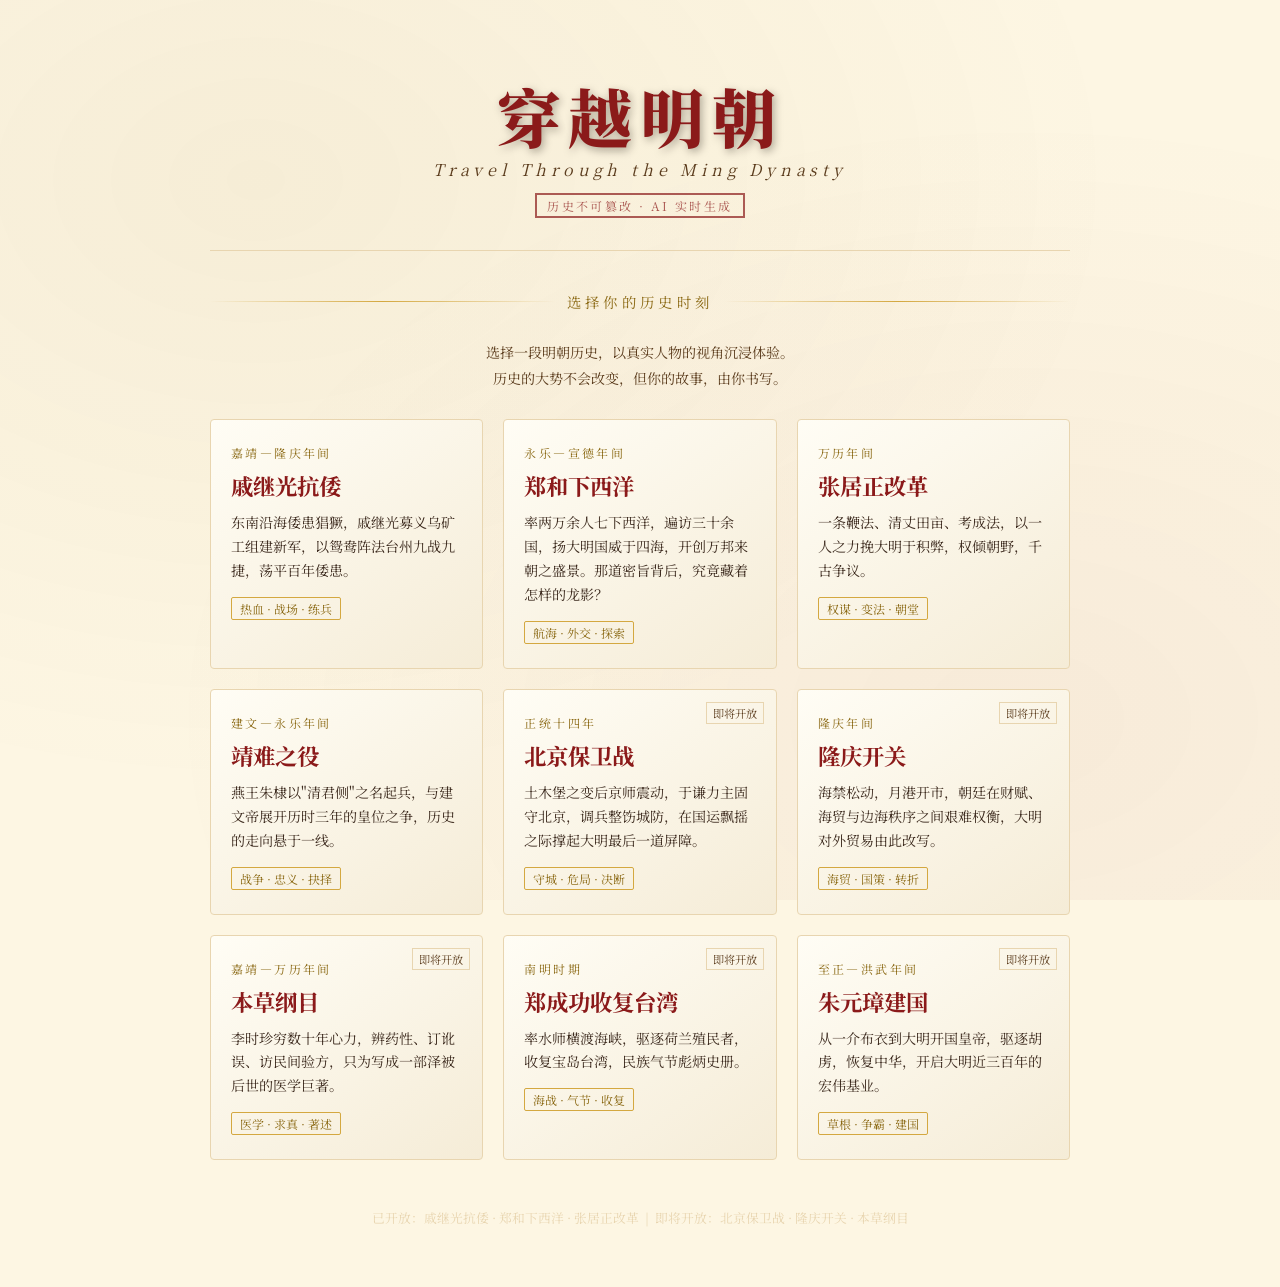
==== index.html @ 3febc535 "feat: 增强游戏互动体验，添加得分变化提示与后果详细渲染，并新增靖难之役数据" ====
<!DOCTYPE html>
<html lang="zh-CN">
<head>
  <meta charset="UTF-8">
  <meta name="viewport" content="width=device-width, initial-scale=1.0">
  <title>穿越明朝</title>
  <link rel="preconnect" href="https://fonts.googleapis.com">
  <link href="https://fonts.googleapis.com/css2?family=Noto+Serif+SC:wght@400;700;900&display=swap" rel="stylesheet">
  <link rel="stylesheet" href="css/style.css">
</head>
<body>
  <div class="page-wrap">
    <header class="site-header">
      <div class="game-title">穿越明朝</div>
      <div class="game-subtitle">Travel Through the Ming Dynasty</div>
      <div class="seal">历史不可篡改 · AI 实时生成</div>
    </header>

    <div class="divider">选择你的历史时刻</div>

    <p style="font-size:0.88rem; color:var(--brown); text-align:center; margin-bottom:28px; line-height:1.8;">
      选择一段明朝历史，以真实人物的视角沉浸体验。<br>
      历史的大势不会改变，但你的故事，由你书写。
    </p>

    <div class="event-grid" id="event-grid">
      <!-- 卡片由 JS 动态渲染 -->
    </div>

    <div style="text-align:center; margin-top:48px; font-size:0.8rem; color:var(--cream-dark);">
      已开放：戚继光抗倭 · 郑和下西洋 · 张居正改革 &nbsp;|&nbsp; 即将开放：北京保卫战 · 隆庆开关 · 本草纲目
    </div>
  </div>

  <script>
    const events = [
      {
        id: 'anti-wako',
        title: '戚继光抗倭',
        period: '嘉靖—隆庆年间',
        desc: '东南沿海倭患猖獗，戚继光募义乌矿工组建新军，以鸳鸯阵法台州九战九捷，荡平百年倭患。',
        tag: '热血 · 战场 · 练兵',
        available: true
      },
      {
        id: 'zheng-he',
        title: '郑和下西洋',
        period: '永乐—宣德年间',
        desc: '率两万余人七下西洋，遍访三十余国，扬大明国威于四海，开创万邦来朝之盛景。那道密旨背后，究竟藏着怎样的龙影？',
        tag: '航海 · 外交 · 探索',
        available: true
      },
      {
        id: 'zhang-juzheng',
        title: '张居正改革',
        period: '万历年间',
        desc: '一条鞭法、清丈田亩、考成法，以一人之力挽大明于积弊，权倾朝野，千古争议。',
        tag: '权谋 · 变法 · 朝堂',
        available: true
      },
      {
        id: 'beijing-defense',
        title: '北京保卫战',
        period: '正统十四年',
        desc: '土木堡之变后京师震动，于谦力主固守北京，调兵整饬城防，在国运飘摇之际撑起大明最后一道屏障。',
        tag: '守城 · 危局 · 决断',
        available: false
      },
      {
        id: 'longqing-opening',
        title: '隆庆开关',
        period: '隆庆年间',
        desc: '海禁松动，月港开市，朝廷在财赋、海贸与边海秩序之间艰难权衡，大明对外贸易由此改写。',
        tag: '海贸 · 国策 · 转折',
        available: false
      },
      {
        id: 'compendium-of-materia-medica',
        title: '本草纲目',
        period: '嘉靖—万历年间',
        desc: '李时珍穷数十年心力，辨药性、订讹误、访民间验方，只为写成一部泽被后世的医学巨著。',
        tag: '医学 · 求真 · 著述',
        available: false
      },
      {
        id: 'jingnan',
        title: '靖难之役',
        period: '建文—永乐年间',
        desc: '燕王朱棣以"清君侧"之名起兵，与建文帝展开历时三年的皇位之争，历史的走向悬于一线。',
        tag: '战争 · 忠义 · 抉择',
        available: true
      },
      {
        id: 'zheng-chenggong',
        title: '郑成功收复台湾',
        period: '南明时期',
        desc: '率水师横渡海峡，驱逐荷兰殖民者，收复宝岛台湾，民族气节彪炳史册。',
        tag: '海战 · 气节 · 收复',
        available: false
      },
      {
        id: 'founding',
        title: '朱元璋建国',
        period: '至正—洪武年间',
        desc: '从一介布衣到大明开国皇帝，驱逐胡虏，恢复中华，开启大明近三百年的宏伟基业。',
        tag: '草根 · 争霸 · 建国',
        available: false
      }
    ];

    const grid = document.getElementById('event-grid');
    events.sort((a, b) => Number(b.available) - Number(a.available));
    events.forEach(ev => {
      const card = document.createElement('div');
      card.className = 'event-card fade-in' + (ev.available ? '' : ' locked');
      card.innerHTML = `
        <div class="ec-period">${ev.period}</div>
        <div class="ec-title">${ev.title}</div>
        <div class="ec-desc">${ev.desc}</div>
        <div class="ec-tag">${ev.tag}</div>
      `;
      if (ev.available) {
        card.addEventListener('click', () => {
          sessionStorage.setItem('selected_event', ev.id);
          window.location.href = 'role.html';
        });
      }
      grid.appendChild(card);
    });
  </script>
</body>
</html>
---- css/style.css ----
/* ── 全局重置与基础变量 ─────────────────────── */
:root {
  --red:       #8B1A1A;
  --red-light: #C0392B;
  --gold:      #8B6914;
  --gold-light:#D4A840;
  --brown:     #5C3D1E;
  --cream:     #F5ECD7;
  --cream-dark:#E8D5B0;
  --ink:       #1a1008;
  --ink-light: #3D2B1F;
  --paper:     #FDF6E3;
  --shadow:    rgba(26,16,8,0.35);
  --font-main: 'Noto Serif SC', 'SimSun', serif;
}

*, *::before, *::after { box-sizing: border-box; margin: 0; padding: 0; }

html { font-size: 16px; scroll-behavior: smooth; }

body {
  font-family: var(--font-main);
  background: var(--paper);
  color: var(--ink);
  min-height: 100vh;
  overflow-x: hidden;
}

/* ── 背景纹理 ─────────────────────────────── */
body::before {
  content: '';
  position: fixed; inset: 0;
  background-image:
    radial-gradient(ellipse at 20% 20%, rgba(139,105,20,0.06) 0%, transparent 60%),
    radial-gradient(ellipse at 80% 80%, rgba(139,26,26,0.05) 0%, transparent 60%);
  pointer-events: none;
  z-index: 0;
}

/* ── 通用容器 ─────────────────────────────── */
.page-wrap {
  position: relative;
  z-index: 1;
  max-width: 900px;
  margin: 0 auto;
  padding: 32px 20px 60px;
}

/* ── 顶部标题栏 ───────────────────────────── */
.site-header {
  text-align: center;
  padding: 48px 20px 32px;
  border-bottom: 1px solid var(--cream-dark);
  margin-bottom: 40px;
}
.site-header .game-title {
  font-size: clamp(2.2rem, 6vw, 4rem);
  font-weight: 900;
  color: var(--red);
  letter-spacing: 0.12em;
  text-shadow: 2px 3px 8px var(--shadow);
  line-height: 1.1;
}
.site-header .game-subtitle {
  font-size: 1rem;
  color: var(--brown);
  margin-top: 8px;
  letter-spacing: 0.3em;
  font-style: italic;
}
.site-header .seal {
  display: inline-block;
  border: 2px solid var(--red);
  color: var(--red);
  font-size: 0.75rem;
  padding: 2px 10px;
  letter-spacing: 0.2em;
  margin-top: 12px;
  opacity: 0.7;
}

/* ── 分割线 ───────────────────────────────── */
.divider {
  display: flex;
  align-items: center;
  gap: 12px;
  margin: 28px 0;
  color: var(--gold);
  font-size: 0.9rem;
  letter-spacing: 0.3em;
}
.divider::before, .divider::after {
  content: '';
  flex: 1;
  height: 1px;
  background: linear-gradient(to right, transparent, var(--gold-light), transparent);
}

/* ── 锚点选择卡片（index.html）──────────────── */
.event-grid {
  display: grid;
  grid-template-columns: repeat(auto-fill, minmax(260px, 1fr));
  gap: 20px;
  margin-top: 24px;
}
.event-card {
  background: linear-gradient(145deg, #fffdf5, var(--cream));
  border: 1px solid var(--cream-dark);
  border-radius: 4px;
  padding: 24px 20px;
  cursor: pointer;
  transition: transform 0.2s, box-shadow 0.2s, border-color 0.2s;
  position: relative;
  overflow: hidden;
}
.event-card::before {
  content: '';
  position: absolute;
  top: 0; left: 0;
  width: 4px; height: 100%;
  background: var(--red);
  transform: scaleY(0);
  transform-origin: bottom;
  transition: transform 0.25s;
}
.event-card:hover {
  transform: translateY(-3px);
  box-shadow: 0 8px 24px var(--shadow);
  border-color: var(--gold-light);
}
.event-card:hover::before { transform: scaleY(1); }
.event-card .ec-period {
  font-size: 0.75rem;
  color: var(--gold);
  letter-spacing: 0.2em;
  margin-bottom: 8px;
}
.event-card .ec-title {
  font-size: 1.4rem;
  font-weight: 700;
  color: var(--red);
  margin-bottom: 10px;
}
.event-card .ec-desc {
  font-size: 0.88rem;
  color: var(--ink-light);
  line-height: 1.7;
}
.event-card .ec-tag {
  display: inline-block;
  margin-top: 14px;
  font-size: 0.75rem;
  color: var(--gold);
  border: 1px solid var(--gold-light);
  padding: 2px 8px;
  border-radius: 2px;
}
.event-card.locked {
  opacity: 0.45;
  cursor: not-allowed;
  pointer-events: none;
}
.event-card.locked::after {
  content: '即将开放';
  position: absolute;
  top: 12px; right: 12px;
  font-size: 0.7rem;
  color: var(--brown);
  border: 1px solid var(--cream-dark);
  padding: 2px 6px;
}

/* ── 角色选择（role.html）───────────────────── */
.back-btn {
  display: inline-flex;
  align-items: center;
  gap: 6px;
  font-size: 0.85rem;
  color: var(--brown);
  cursor: pointer;
  margin-bottom: 28px;
  transition: color 0.2s;
  text-decoration: none;
  border: none; background: none;
  font-family: var(--font-main);
}
.back-btn:hover { color: var(--red); }

.event-banner {
  background: linear-gradient(135deg, var(--red) 0%, #6B0F0F 100%);
  border-radius: 4px;
  padding: 28px 32px;
  color: white;
  margin-bottom: 32px;
}
.event-banner h2 { font-size: 1.8rem; letter-spacing: 0.1em; }
.event-banner p { font-size: 0.9rem; opacity: 0.85; margin-top: 8px; line-height: 1.7; }
.event-banner .period-tag {
  display: inline-block;
  background: rgba(255,255,255,0.18);
  font-size: 0.75rem;
  padding: 2px 10px;
  letter-spacing: 0.15em;
  margin-bottom: 12px;
  border-radius: 2px;
}

.role-grid {
  display: grid;
  grid-template-columns: repeat(4, minmax(0, 1fr));
  gap: 18px;
}
.role-grid[data-role-count="2"] {
  grid-template-columns: repeat(2, minmax(0, 1fr));
}
.role-grid[data-role-count="3"] {
  grid-template-columns: repeat(3, minmax(0, 1fr));
}
.role-grid[data-role-count="4"] {
  grid-template-columns: repeat(4, minmax(0, 1fr));
}
@media (max-width: 1100px) {
  .role-grid,
  .role-grid[data-role-count="2"],
  .role-grid[data-role-count="3"],
  .role-grid[data-role-count="4"] {
    grid-template-columns: repeat(2, minmax(0, 1fr));
  }
}
@media (max-width: 640px) {
  .role-grid,
  .role-grid[data-role-count="2"],
  .role-grid[data-role-count="3"],
  .role-grid[data-role-count="4"] {
    grid-template-columns: 1fr;
  }
}
.role-card {
  background: var(--paper);
  border: 1px solid var(--cream-dark);
  border-radius: 4px;
  padding: 22px 18px;
  cursor: pointer;
  transition: all 0.22s;
  position: relative;
}
.role-card:hover {
  border-color: var(--red);
  box-shadow: 0 6px 20px var(--shadow);
  transform: translateY(-2px);
}
.role-card .rc-perspective {
  font-size: 0.72rem;
  color: var(--gold);
  letter-spacing: 0.2em;
  margin-bottom: 6px;
}
.role-card .rc-name {
  font-size: 1.5rem;
  font-weight: 700;
  color: var(--red);
  margin-bottom: 4px;
}
.role-card .rc-subtitle {
  font-size: 0.82rem;
  color: var(--brown);
  margin-bottom: 12px;
}
.role-card .rc-desc {
  font-size: 0.86rem;
  color: var(--ink-light);
  line-height: 1.65;
}
.role-card .rc-difficulty {
  margin-top: 14px;
  font-size: 0.78rem;
  color: var(--gold-light);
  letter-spacing: 0.1em;
}
.role-card .rc-choose-btn {
  display: block;
  width: 100%;
  margin-top: 16px;
  padding: 10px;
  background: var(--red);
  color: white;
  border: none;
  border-radius: 2px;
  font-family: var(--font-main);
  font-size: 0.9rem;
  letter-spacing: 0.15em;
  cursor: pointer;
  transition: background 0.2s;
}
.role-card .rc-choose-btn:hover { background: var(--red-light); }

/* ── 游戏主界面（game.html）─────────────────── */
.game-layout {
  display: grid;
  grid-template-rows: auto 1fr auto;
  min-height: 100vh;
}

.game-topbar {
  display: flex;
  align-items: center;
  justify-content: space-between;
  padding: 14px 24px;
  background: linear-gradient(to right, var(--red), #6B0F0F);
  color: white;
}
.game-topbar .gt-title {
  font-size: 1.1rem;
  font-weight: 700;
  letter-spacing: 0.15em;
}
.game-topbar .gt-meta {
  font-size: 0.78rem;
  opacity: 0.8;
  letter-spacing: 0.1em;
}
.act-badge {
  background: rgba(255,255,255,0.18);
  padding: 4px 12px;
  border-radius: 20px;
  font-size: 0.78rem;
  letter-spacing: 0.12em;
}

/* 状态栏 */
.status-bar {
  display: flex;
  gap: 20px;
  padding: 10px 24px;
  background: var(--cream);
  border-bottom: 1px solid var(--cream-dark);
  flex-wrap: wrap;
}
.status-item {
  display: flex;
  align-items: center;
  gap: 8px;
  font-size: 0.8rem;
  color: var(--brown);
}
.status-item .si-label { letter-spacing: 0.08em; white-space: nowrap; }
.status-track {
  width: 80px;
  height: 6px;
  background: var(--cream-dark);
  border-radius: 3px;
  overflow: hidden;
}
.status-fill {
  height: 100%;
  border-radius: 3px;
  transition: width 0.6s ease;
}
.fill-reputation { background: linear-gradient(to right, var(--gold), var(--gold-light)); }
.fill-risk       { background: linear-gradient(to right, #8B1A1A, #C0392B); }
.fill-insight    { background: linear-gradient(to right, #1a5276, #2980b9); }
.status-item .si-val { font-weight: 700; color: var(--ink); min-width: 24px; }

/* 游戏内容区 */
.game-content {
  padding: 32px 24px 20px;
  max-width: 800px;
  margin: 0 auto;
  width: 100%;
}

.scene-text {
  font-size: 1.05rem;
  line-height: 1.95;
  color: var(--ink);
  min-height: 80px;
  margin-bottom: 24px;
  white-space: pre-wrap;
}

/* NPC 对话框 */
.npc-box {
  display: none;
  align-items: flex-start;
  gap: 14px;
  background: linear-gradient(135deg, #fdf0d8, var(--cream));
  border-left: 3px solid var(--gold);
  border-radius: 0 4px 4px 0;
  padding: 14px 18px;
  margin-bottom: 22px;
}
.npc-avatar {
  width: 40px; height: 40px;
  border-radius: 50%;
  background: var(--red);
  color: white;
  display: flex;
  align-items: center;
  justify-content: center;
  font-size: 1rem;
  font-weight: 700;
  flex-shrink: 0;
}
.npc-content { flex: 1; }
.npc-name {
  font-size: 0.78rem;
  color: var(--gold);
  letter-spacing: 0.12em;
  margin-bottom: 4px;
}
.npc-text {
  font-size: 0.95rem;
  color: var(--ink-light);
  line-height: 1.75;
  font-style: italic;
}

/* 问题 */
.question-text {
  font-size: 1rem;
  color: var(--red);
  font-weight: 700;
  margin-bottom: 18px;
  letter-spacing: 0.05em;
  min-height: 1.5em;
}

/* 选项区 */
.options-grid {
  display: none;
  grid-template-columns: 1fr 1fr;
  gap: 12px;
  margin-bottom: 24px;
}
@media (max-width: 540px) {
  .options-grid { grid-template-columns: 1fr; }
}

.option-btn {
  display: flex;
  align-items: flex-start;
  gap: 10px;
  background: var(--paper);
  border: 1.5px solid var(--cream-dark);
  border-radius: 4px;
  padding: 14px 16px;
  cursor: pointer;
  text-align: left;
  font-family: var(--font-main);
  font-size: 0.9rem;
  color: var(--ink-light);
  line-height: 1.55;
  transition: all 0.2s;
  animation: fadeSlideUp 0.3s ease both;
}
.option-btn:hover {
  border-color: var(--red);
  background: linear-gradient(135deg, #fff9f0, var(--cream));
  color: var(--red);
  transform: translateY(-1px);
  box-shadow: 0 4px 12px var(--shadow);
}
.option-btn:disabled {
  opacity: 0.5;
  cursor: not-allowed;
  transform: none;
}
.option-btn.selected {
  border-color: var(--red);
  background: linear-gradient(135deg, #fff0e0, #fddcb0);
  color: var(--red);
}
.opt-label {
  flex-shrink: 0;
  width: 22px; height: 22px;
  border-radius: 50%;
  background: var(--red);
  color: white;
  display: flex;
  align-items: center;
  justify-content: center;
  font-size: 0.75rem;
  font-weight: 700;
  margin-top: 1px;
}
.opt-text { flex: 1; }

/* 选择后信息区 */
.post-choice-stack {
  display: grid;
  gap: 14px;
  margin-bottom: 20px;
}

/* 分数变化说明 */
.score-change-box {
  display: none;
  background: linear-gradient(135deg, #fff8ec, #f7ead1);
  border: 1px solid var(--cream-dark);
  border-left: 4px solid var(--gold-light);
  border-radius: 4px;
  padding: 14px 16px;
}
.score-change-box.visible { display: block; }
.score-change-title {
  font-size: 0.78rem;
  color: var(--gold);
  letter-spacing: 0.16em;
  margin-bottom: 8px;
}
.score-change-item {
  display: flex;
  align-items: baseline;
  gap: 0;
  flex-wrap: nowrap;
  white-space: nowrap;
  overflow: hidden;
  text-overflow: ellipsis;
}
.score-change-item + .score-change-item {
  margin-top: 10px;
}
.score-change-label {
  font-size: 0.9rem;
  color: var(--red);
  font-weight: 700;
  flex-shrink: 0;
}
.score-change-reason {
  font-size: 0.85rem;
  color: var(--ink-light);
  line-height: 1.7;
  overflow: hidden;
  text-overflow: ellipsis;
}

/* 后果文本 */
.consequence-box {
  display: none;
  background: linear-gradient(135deg, #fef9ee, var(--cream));
  border: 1px solid var(--gold-light);
  border-radius: 4px;
  padding: 18px 20px;
  font-size: 0.95rem;
  line-height: 1.8;
  color: var(--ink);
}
.consequence-box.visible { display: block; }
.consequence-title {
  font-size: 0.78rem;
  color: var(--gold);
  letter-spacing: 0.18em;
  margin-bottom: 10px;
}

/* 小贴士 */
.tips-box {
  display: none;
  align-items: flex-start;
  gap: 10px;
  background: linear-gradient(135deg, #fdf6e3, #f5e8c0);
  border: 1px solid var(--gold-light);
  border-radius: 4px;
  padding: 12px 16px;
  font-size: 0.85rem;
  color: var(--ink-light);
  line-height: 1.75;
  animation: fadeIn 0.5s ease;
}
.tips-box.visible { display: flex; }

/* 历史注释 */
.note-toggle-btn {
  display: none;
  position: fixed;
  right: 20px;
  bottom: 80px;
  background: var(--gold);
  color: white;
  border: none;
  border-radius: 50%;
  width: 44px; height: 44px;
  font-size: 1.1rem;
  cursor: pointer;
  box-shadow: 0 4px 12px rgba(139,105,20,0.4);
  z-index: 100;
  align-items: center;
  justify-content: center;
  transition: transform 0.2s;
}
.note-toggle-btn:hover { transform: scale(1.1); }
.note-panel {
  display: none;
  position: fixed;
  right: 20px;
  bottom: 132px;
  width: min(340px, calc(100vw - 40px));
  background: var(--paper);
  border: 1px solid var(--gold-light);
  border-radius: 6px;
  padding: 16px 18px;
  box-shadow: 0 8px 24px var(--shadow);
  z-index: 100;
}
.note-panel.visible { display: block; }
.note-header {
  font-size: 0.78rem;
  color: var(--gold);
  letter-spacing: 0.15em;
  margin-bottom: 8px;
  display: flex;
  align-items: center;
  gap: 6px;
}
.note-text {
  font-size: 0.85rem;
  color: var(--ink-light);
  line-height: 1.75;
}

/* 继续按钮 */
.continue-btn {
  display: none;
  margin: 0 auto;
  padding: 12px 36px;
  background: var(--red);
  color: white;
  border: none;
  border-radius: 2px;
  font-family: var(--font-main);
  font-size: 0.95rem;
  letter-spacing: 0.2em;
  cursor: pointer;
  transition: background 0.2s, transform 0.15s;
}
.continue-btn:hover { background: var(--red-light); transform: translateY(-1px); }

/* loading 动画 */
.loading-box {
  display: none;
  align-items: center;
  gap: 12px;
  padding: 16px 0;
  color: var(--brown);
  font-size: 0.88rem;
  letter-spacing: 0.1em;
}
.loading-box.visible { display: flex; }
.dot-spin {
  display: flex; gap: 5px;
}
.dot-spin span {
  width: 7px; height: 7px;
  border-radius: 50%;
  background: var(--gold);
  animation: dotBounce 1.2s ease infinite;
}
.dot-spin span:nth-child(2) { animation-delay: 0.2s; }
.dot-spin span:nth-child(3) { animation-delay: 0.4s; }

/* API 配置弹窗 */
.modal-overlay {
  display: none;
  position: fixed; inset: 0;
  background: rgba(26,16,8,0.6);
  z-index: 200;
  align-items: center;
  justify-content: center;
}
.modal-overlay.visible { display: flex; }
.modal-box {
  background: var(--paper);
  border: 1px solid var(--cream-dark);
  border-radius: 6px;
  padding: 32px;
  width: min(480px, calc(100vw - 40px));
  box-shadow: 0 16px 40px var(--shadow);
}
.modal-box h3 {
  font-size: 1.2rem;
  color: var(--red);
  margin-bottom: 6px;
  letter-spacing: 0.1em;
}
.modal-box a { color: var(--red); }
.modal-box p {
  font-size: 0.82rem;
  color: var(--brown);
  margin-bottom: 20px;
  line-height: 1.65;
}
.form-group { margin-bottom: 16px; }
.form-group label {
  display: block;
  font-size: 0.82rem;
  color: var(--brown);
  margin-bottom: 5px;
  letter-spacing: 0.08em;
}
.form-group input, .form-group select {
  width: 100%;
  padding: 10px 12px;
  border: 1px solid var(--cream-dark);
  border-radius: 3px;
  font-family: var(--font-main);
  font-size: 0.9rem;
  background: white;
  color: var(--ink);
  transition: border-color 0.2s;
}
.form-group input:focus, .form-group select:focus {
  outline: none;
  border-color: var(--red);
}
.modal-actions {
  display: flex;
  gap: 12px;
  margin-top: 20px;
}
.btn-primary {
  flex: 1;
  padding: 11px;
  background: var(--red);
  color: white;
  border: none;
  border-radius: 2px;
  font-family: var(--font-main);
  font-size: 0.9rem;
  letter-spacing: 0.12em;
  cursor: pointer;
  transition: background 0.2s;
}
.btn-primary:hover { background: var(--red-light); }
.btn-secondary {
  padding: 11px 20px;
  background: transparent;
  color: var(--brown);
  border: 1px solid var(--cream-dark);
  border-radius: 2px;
  font-family: var(--font-main);
  font-size: 0.9rem;
  cursor: pointer;
  transition: border-color 0.2s;
}
.btn-secondary:hover { border-color: var(--brown); }

/* 结局页（ending.html）────────────────────── */
.ending-wrap {
  max-width: 720px;
  margin: 0 auto;
  padding: 48px 24px 80px;
}
.ending-title-block {
  text-align: center;
  margin-bottom: 48px;
}
.ending-badge {
  display: inline-block;
  border: 2px solid var(--red);
  color: var(--red);
  font-size: 0.75rem;
  padding: 3px 14px;
  letter-spacing: 0.3em;
  margin-bottom: 20px;
}
.ending-h1 {
  font-size: clamp(1.8rem, 5vw, 3rem);
  color: var(--red);
  font-weight: 900;
  letter-spacing: 0.12em;
  line-height: 1.2;
  margin-bottom: 12px;
}
.ending-epitaph {
  font-size: 1rem;
  color: var(--brown);
  font-style: italic;
  letter-spacing: 0.1em;
}

.ending-section {
  background: linear-gradient(135deg, #fffdf5, var(--cream));
  border: 1px solid var(--cream-dark);
  border-radius: 4px;
  padding: 28px;
  margin-bottom: 24px;
}
.ending-section h3 {
  font-size: 0.82rem;
  color: var(--gold);
  letter-spacing: 0.25em;
  margin-bottom: 16px;
  display: flex;
  align-items: center;
  gap: 8px;
}
.ending-section h3::after {
  content: '';
  flex: 1;
  height: 1px;
  background: var(--cream-dark);
}
.ending-section p {
  font-size: 0.95rem;
  line-height: 1.9;
  color: var(--ink-light);
  white-space: pre-wrap;
}

.stats-row {
  display: flex;
  gap: 16px;
  flex-wrap: wrap;
}
.stat-item {
  flex: 1;
  min-width: 100px;
  background: white;
  border: 1px solid var(--cream-dark);
  border-radius: 4px;
  padding: 14px 16px;
  text-align: center;
}
.stat-item .st-val {
  font-size: 1.8rem;
  font-weight: 900;
  color: var(--red);
  display: block;
}
.stat-item .st-label {
  font-size: 0.75rem;
  color: var(--brown);
  letter-spacing: 0.12em;
  margin-top: 4px;
}

.choice-list { list-style: none; }
.choice-list li {
  display: flex;
  gap: 10px;
  font-size: 0.85rem;
  color: var(--ink-light);
  padding: 8px 0;
  border-bottom: 1px solid var(--cream-dark);
  line-height: 1.5;
}
.choice-list li:last-child { border-bottom: none; }
.choice-num {
  flex-shrink: 0;
  width: 22px; height: 22px;
  border-radius: 50%;
  background: var(--cream-dark);
  color: var(--brown);
  display: flex;
  align-items: center;
  justify-content: center;
  font-size: 0.72rem;
  font-weight: 700;
}

.ending-actions {
  display: flex;
  gap: 14px;
  justify-content: center;
  margin-top: 40px;
  flex-wrap: wrap;
}
.ending-actions a, .ending-actions button {
  padding: 13px 28px;
  border-radius: 2px;
  font-family: var(--font-main);
  font-size: 0.9rem;
  letter-spacing: 0.15em;
  cursor: pointer;
  text-decoration: none;
  transition: all 0.2s;
}
.btn-restart {
  background: var(--red);
  color: white;
  border: none;
}
.btn-restart:hover { background: var(--red-light); transform: translateY(-1px); }
.btn-home {
  background: transparent;
  color: var(--brown);
  border: 1px solid var(--cream-dark);
}
.btn-home:hover { border-color: var(--brown); }


.tips-icon {
  flex-shrink: 0;
  font-size: 1rem;
  margin-top: 2px;
}
.tips-label {
  font-size: 0.72rem;
  color: var(--gold);
  letter-spacing: 0.2em;
  margin-bottom: 3px;
}

/* 重试按钮 */
.retry-btn {
  display: inline-block;
  margin-top: 12px;
  padding: 9px 24px;
  background: transparent;
  color: var(--red);
  border: 1.5px solid var(--red);
  border-radius: 2px;
  font-family: var(--font-main);
  font-size: 0.88rem;
  letter-spacing: 0.12em;
  cursor: pointer;
  transition: all 0.2s;
}
.retry-btn:hover { background: var(--red); color: white; }

/* 场景历史分隔线 */
.scene-divider {
  display: flex;
  align-items: center;
  gap: 12px;
  margin: 36px 0 28px;
  color: var(--gold);
  font-size: 0.75rem;
  letter-spacing: 0.3em;
  opacity: 0.7;
}
.scene-divider::before, .scene-divider::after {
  content: '';
  flex: 1;
  height: 1px;
  background: linear-gradient(to right, transparent, var(--gold-light), transparent);
}

/* 历史场景（已完成，置灰回味区） */
.scene-archive {
  opacity: 0.55;
  pointer-events: none;
  filter: saturate(0.6);
  margin-bottom: 8px;
}
.scene-archive .option-btn { cursor: default; }
.scene-archive .option-btn.selected {
  opacity: 1;
  pointer-events: none;
}

/* ── 动画 ─────────────────────────────────── */
@keyframes fadeSlideUp {
  from { opacity: 0; transform: translateY(10px); }
  to   { opacity: 1; transform: translateY(0); }
}
@keyframes dotBounce {
  0%, 80%, 100% { transform: translateY(0); }
  40%           { transform: translateY(-8px); }
}
@keyframes fadeIn {
  from { opacity: 0; } to { opacity: 1; }
}

.fade-in { animation: fadeIn 0.5s ease both; }

/* ── 响应式 ───────────────────────────────── */
@media (max-width: 600px) {
  .game-topbar { padding: 10px 14px; }
  .game-topbar .gt-meta { display: none; }
  .status-bar { gap: 12px; padding: 8px 14px; }
  .status-track { width: 56px; }
  .game-content { padding: 20px 14px 16px; }
  .scene-text { font-size: 0.95rem; }
  .event-grid { grid-template-columns: 1fr; }
}
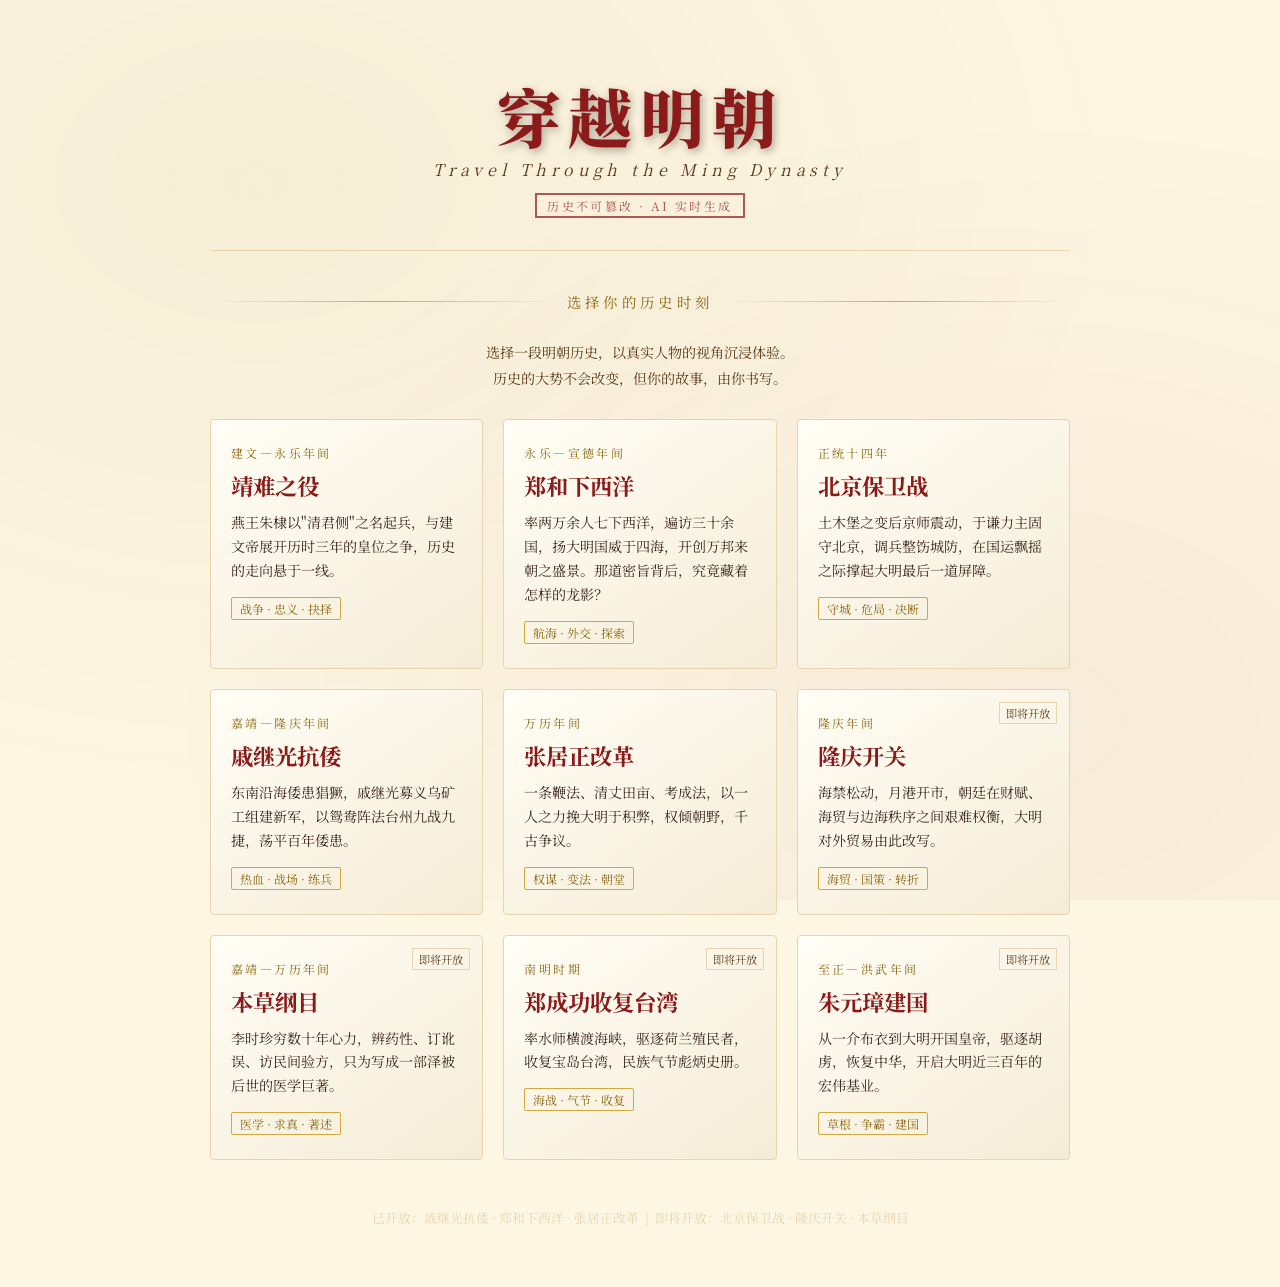
==== commit e22d7915: "feat: 开放北京保卫战剧本，优化首页剧本排序逻辑，并添加相关历史背景数据" ====
--- a/index.html
+++ b/index.html
@@ -64,7 +64,7 @@
         period: '正统十四年',
         desc: '土木堡之变后京师震动，于谦力主固守北京，调兵整饬城防，在国运飘摇之际撑起大明最后一道屏障。',
         tag: '守城 · 危局 · 决断',
-        available: false
+        available: true
       },
       {
         id: 'longqing-opening',
@@ -109,8 +109,21 @@
     ];
 
     const grid = document.getElementById('event-grid');
-    events.sort((a, b) => Number(b.available) - Number(a.available));
-    events.forEach(ev => {
+    const availableOrder = [
+      'jingnan',
+      'zheng-he',
+      'beijing-defense',
+      'anti-wako',
+      'zhang-juzheng'
+    ];
+    const availableRank = new Map(availableOrder.map((id, index) => [id, index]));
+    const orderedEvents = [
+      ...events.filter(ev => ev.available).sort((a, b) => {
+        return (availableRank.get(a.id) ?? Number.MAX_SAFE_INTEGER) - (availableRank.get(b.id) ?? Number.MAX_SAFE_INTEGER);
+      }),
+      ...events.filter(ev => !ev.available)
+    ];
+    orderedEvents.forEach(ev => {
       const card = document.createElement('div');
       card.className = 'event-card fade-in' + (ev.available ? '' : ' locked');
       card.innerHTML = `
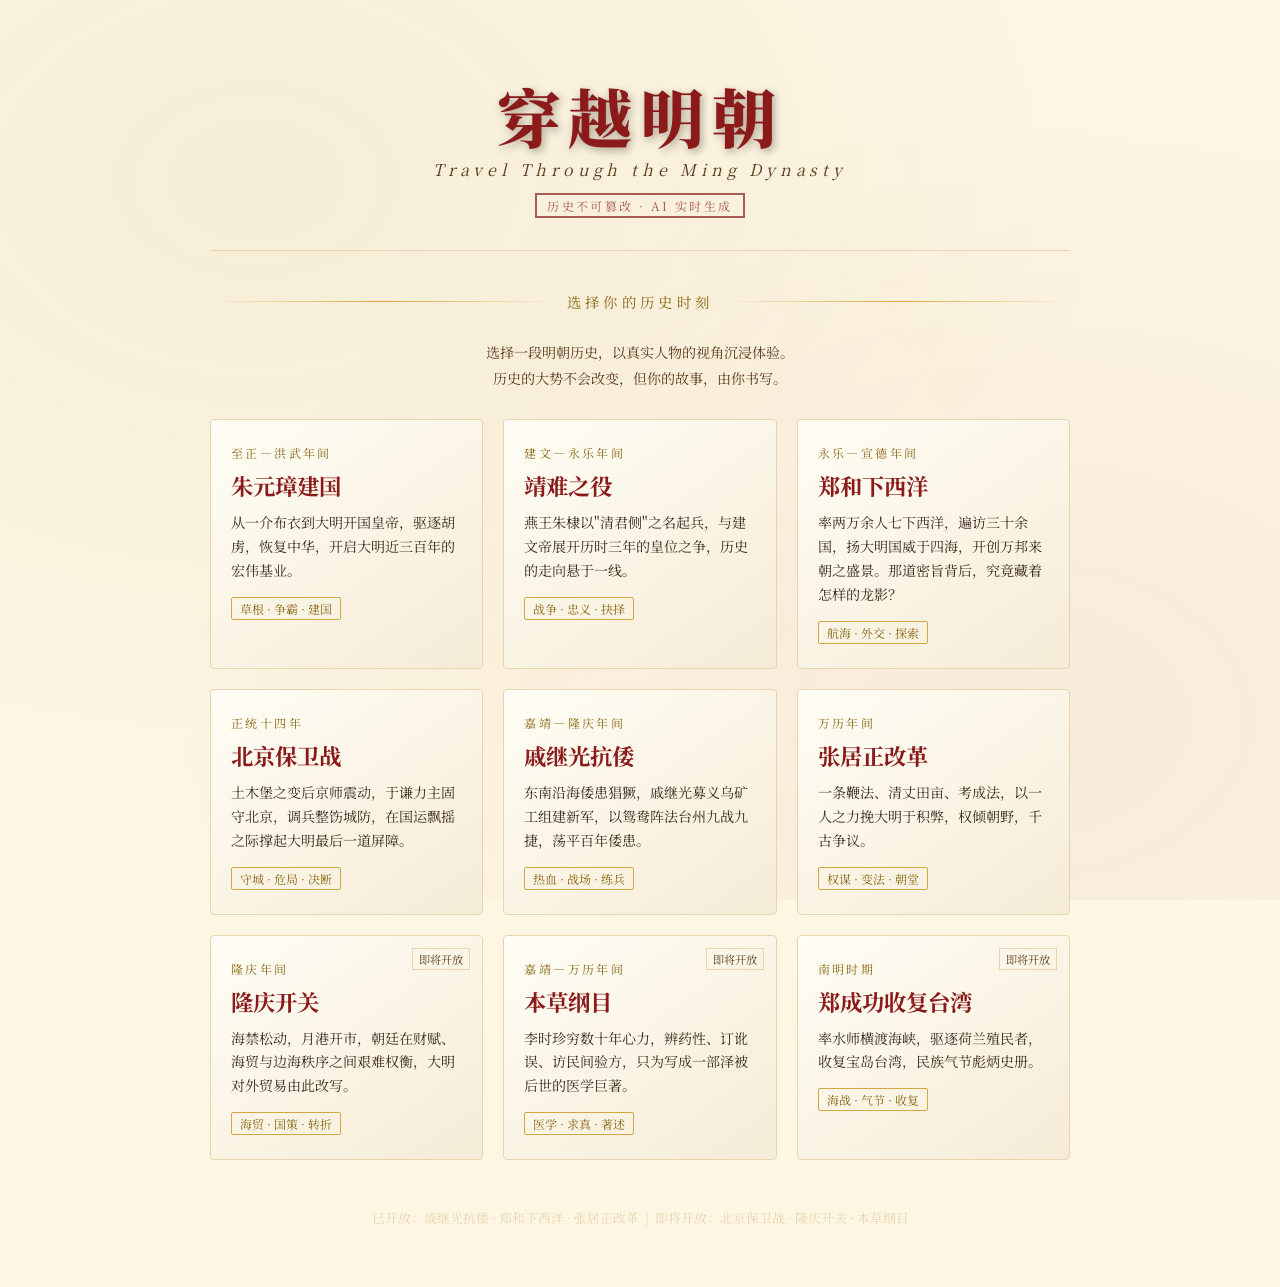
==== commit 3c413b7e: "feat: 开放朱元璋开国剧本，添加相关历史考据数据，并优化排序权重" ====
--- a/index.html
+++ b/index.html
@@ -104,12 +104,13 @@
         period: '至正—洪武年间',
         desc: '从一介布衣到大明开国皇帝，驱逐胡虏，恢复中华，开启大明近三百年的宏伟基业。',
         tag: '草根 · 争霸 · 建国',
-        available: false
+        available: true
       }
     ];
 
     const grid = document.getElementById('event-grid');
     const availableOrder = [
+      'founding',
       'jingnan',
       'zheng-he',
       'beijing-defense',
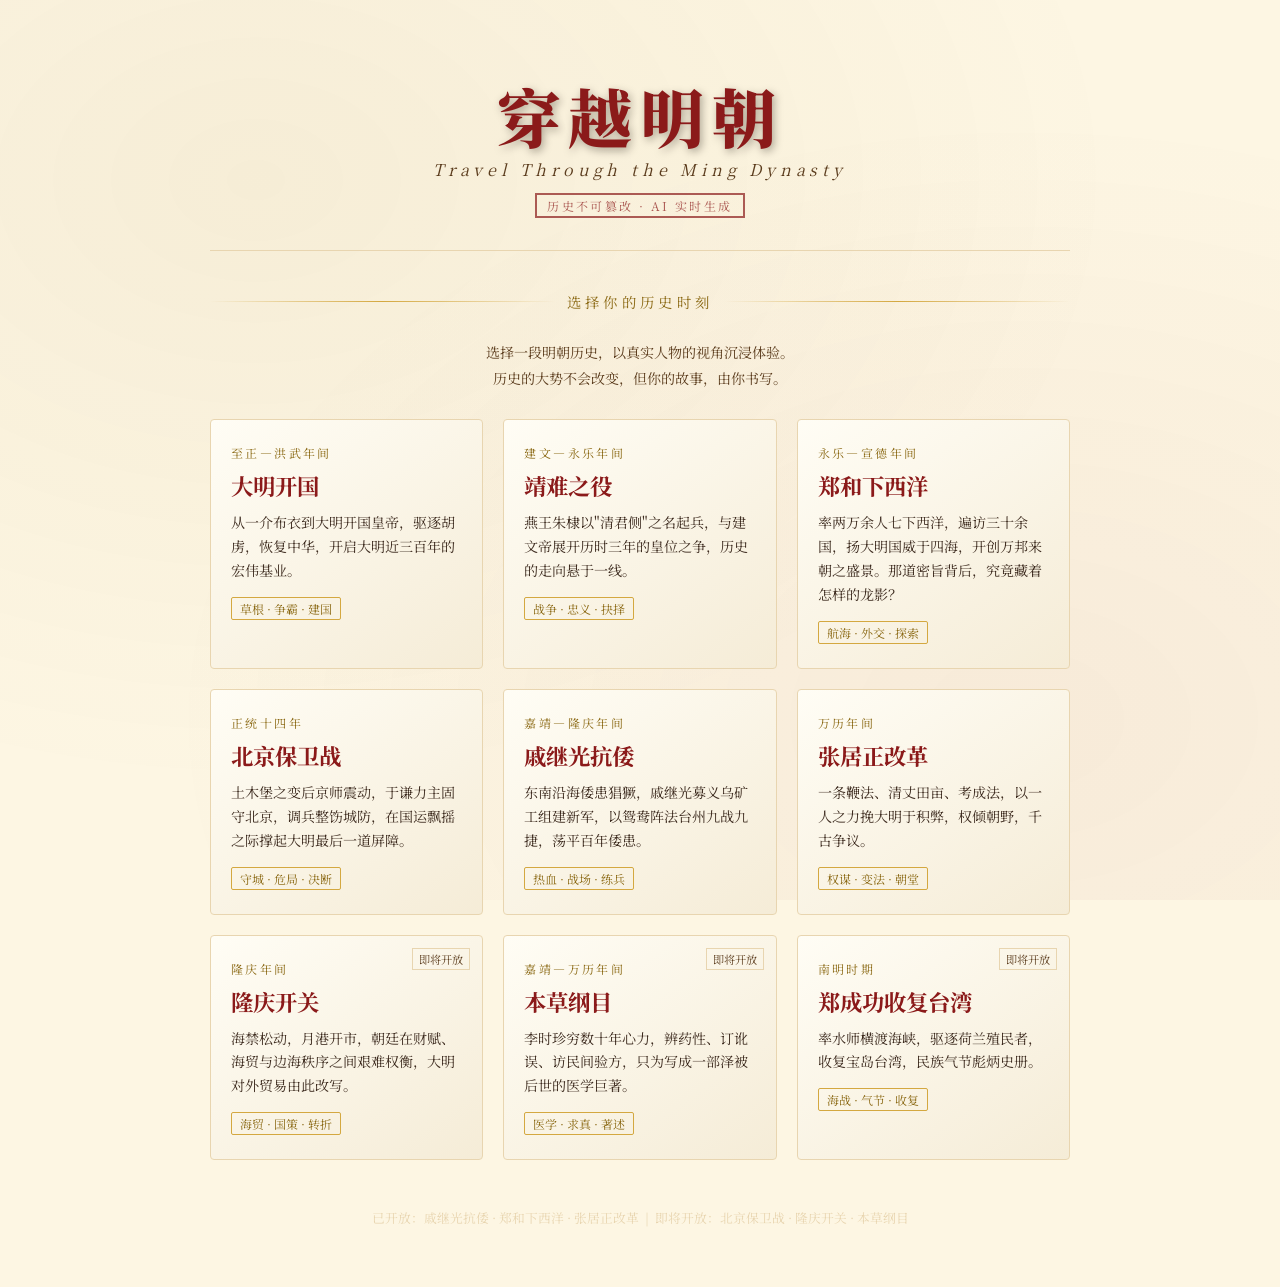
==== commit 75244715: "style: 将朱元璋建国剧本更名为大明开国，保持名称的大气与统一性" ====
--- a/index.html
+++ b/index.html
@@ -100,7 +100,7 @@
       },
       {
         id: 'founding',
-        title: '朱元璋建国',
+        title: '大明开国',
         period: '至正—洪武年间',
         desc: '从一介布衣到大明开国皇帝，驱逐胡虏，恢复中华，开启大明近三百年的宏伟基业。',
         tag: '草根 · 争霸 · 建国',
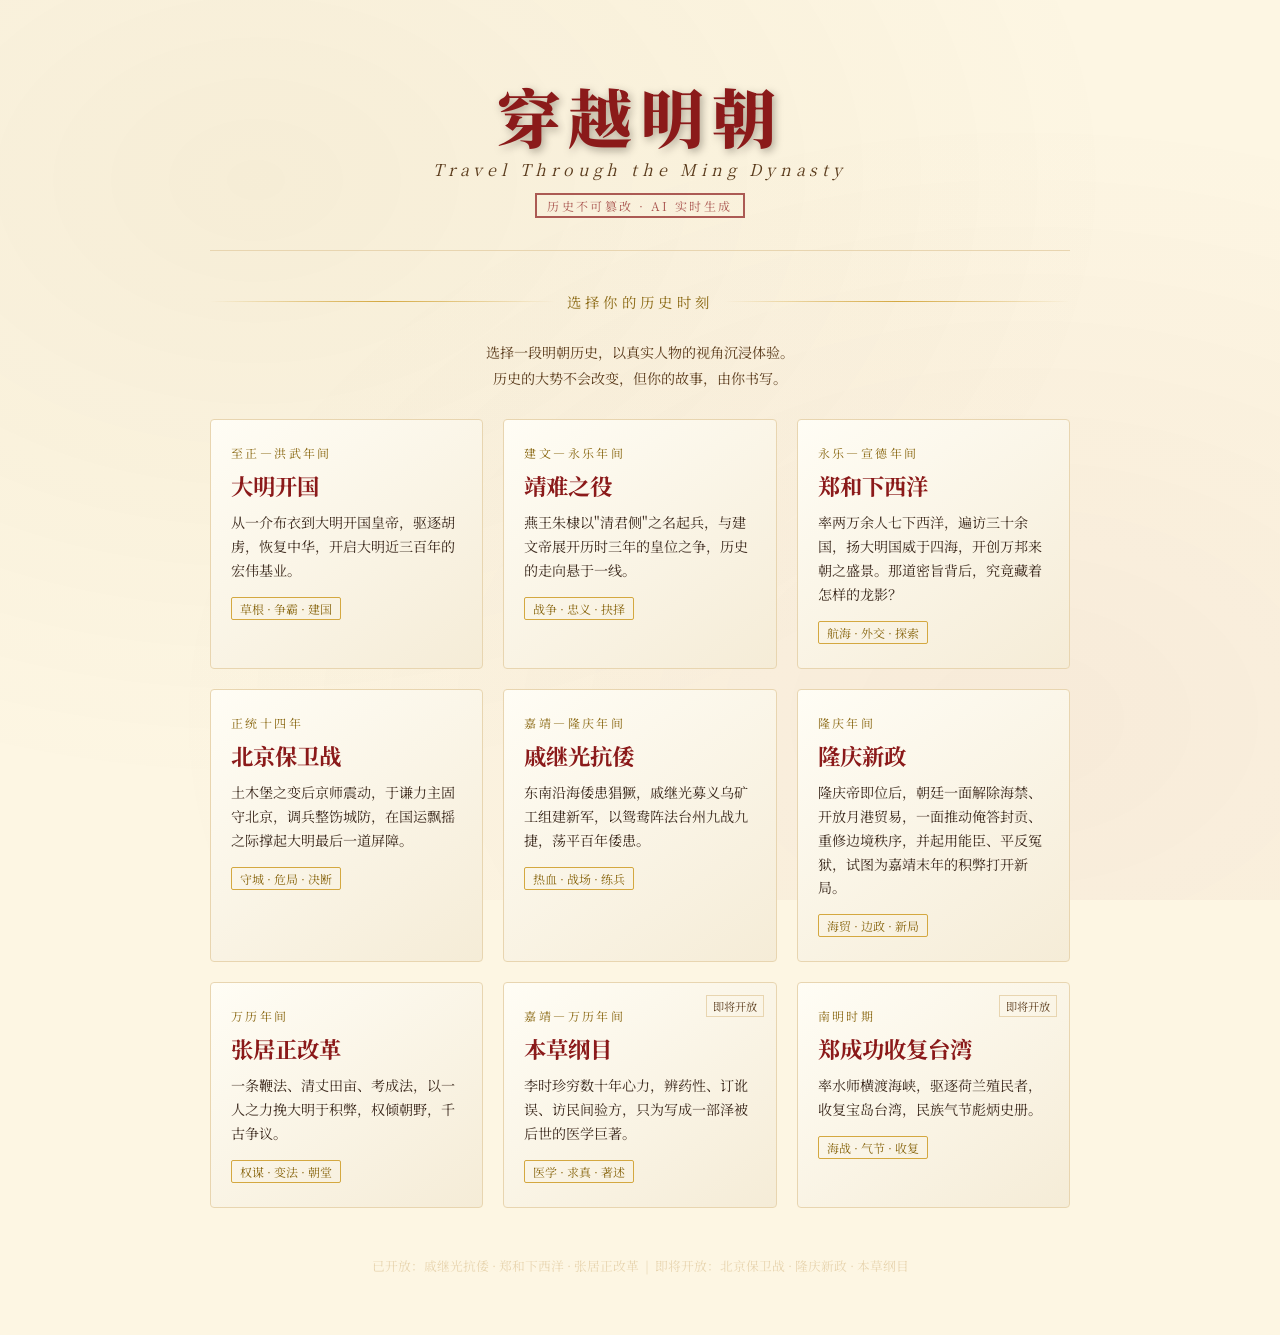
==== commit 39cfd757: "feat: 新增划词查询功能，上线《隆庆新政》剧本，并优化名词标注候选逻辑" ====
--- a/index.html
+++ b/index.html
@@ -28,7 +28,7 @@
     </div>
 
     <div style="text-align:center; margin-top:48px; font-size:0.8rem; color:var(--cream-dark);">
-      已开放：戚继光抗倭 · 郑和下西洋 · 张居正改革 &nbsp;|&nbsp; 即将开放：北京保卫战 · 隆庆开关 · 本草纲目
+      已开放：戚继光抗倭 · 郑和下西洋 · 张居正改革 &nbsp;|&nbsp; 即将开放：北京保卫战 · 隆庆新政 · 本草纲目
     </div>
   </div>
 
@@ -68,11 +68,11 @@
       },
       {
         id: 'longqing-opening',
-        title: '隆庆开关',
+        title: '隆庆新政',
         period: '隆庆年间',
-        desc: '海禁松动，月港开市，朝廷在财赋、海贸与边海秩序之间艰难权衡，大明对外贸易由此改写。',
-        tag: '海贸 · 国策 · 转折',
-        available: false
+        desc: '隆庆帝即位后，朝廷一面解除海禁、开放月港贸易，一面推动俺答封贡、重修边境秩序，并起用能臣、平反冤狱，试图为嘉靖末年的积弊打开新局。',
+        tag: '海贸 · 边政 · 新局',
+        available: true
       },
       {
         id: 'compendium-of-materia-medica',
@@ -115,6 +115,7 @@
       'zheng-he',
       'beijing-defense',
       'anti-wako',
+      'longqing-opening',
       'zhang-juzheng'
     ];
     const availableRank = new Map(availableOrder.map((id, index) => [id, index]));
--- a/css/style.css
+++ b/css/style.css
@@ -305,7 +305,8 @@
   display: flex;
   align-items: center;
   justify-content: space-between;
-  padding: 14px 24px;
+  gap: 16px;
+  padding: 12px 24px;
   background: linear-gradient(to right, var(--red), #6B0F0F);
   color: white;
 }
@@ -313,19 +314,126 @@
   font-size: 1.1rem;
   font-weight: 700;
   letter-spacing: 0.15em;
+  flex: 0 0 auto;
 }
 .game-topbar .gt-meta {
   font-size: 0.78rem;
   opacity: 0.8;
   letter-spacing: 0.1em;
-}
-.act-badge {
-  background: rgba(255,255,255,0.18);
-  padding: 4px 12px;
-  border-radius: 20px;
+  flex: 0 0 auto;
+}
+
+.story-progress {
+  padding: 12px 24px 10px;
+  background: linear-gradient(to bottom, #f8f0df, var(--cream));
+  border-bottom: 1px solid rgba(139, 105, 20, 0.18);
+}
+
+.story-progress-inline {
+  flex: 1 1 auto;
+  min-width: 0;
+  padding: 0;
+  background: transparent;
+  border-bottom: none;
+  display: flex;
+  align-items: center;
+  justify-content: center;
+}
+
+.story-progress-track {
+  display: flex;
+  align-items: stretch;
+  gap: 0;
+  width: fit-content;
+  max-width: 100%;
+}
+
+.story-progress-inline .story-progress-track {
+  align-items: center;
+}
+
+.story-act {
+  position: relative;
+  flex: 0 0 auto;
+  min-width: 0;
+  padding: 0 14px 0 10px;
+  border-radius: 0;
+  background: transparent;
+  border: none;
+  transition: color 0.25s ease, opacity 0.25s ease;
+}
+
+.story-act-label {
+  font-size: 0.62rem;
+  letter-spacing: 0.14em;
+  color: rgba(255, 244, 227, 0.72);
+  margin-bottom: 2px;
+}
+
+.story-act-title {
+  font-size: 0.74rem;
+  color: rgba(255, 244, 227, 0.88);
+  white-space: nowrap;
+}
+
+.story-scene-row {
+  display: flex;
+  gap: 4px;
+  margin-top: 5px;
+}
+
+.story-act-arrow {
+  position: absolute;
+  top: 50%;
+  right: -9px;
+  transform: translateY(-50%);
   font-size: 0.78rem;
-  letter-spacing: 0.12em;
-}
+  color: rgba(255, 244, 227, 0.46);
+  z-index: 2;
+  pointer-events: none;
+}
+
+.story-scene-dot {
+  width: 6px;
+  height: 6px;
+  border-radius: 999px;
+  border: 1px solid rgba(255, 244, 227, 0.42);
+  background: transparent;
+  opacity: 0.65;
+}
+
+.story-act.is-completed {
+  opacity: 0.52;
+}
+
+.story-act.is-current {
+  opacity: 1;
+}
+
+.story-act.is-current .story-act-label,
+.story-act.is-current .story-act-title {
+  color: #fff9ee;
+}
+
+.story-scene-dot.is-completed {
+  background: rgba(255, 244, 227, 0.58);
+  border-color: rgba(255, 244, 227, 0.58);
+}
+
+.story-scene-dot.is-current {
+  width: 8px;
+  height: 8px;
+  margin-top: -1px;
+  background: var(--gold-light);
+  border: 1px solid rgba(255, 255, 255, 0.92);
+  box-shadow: 0 0 0 1px rgba(255, 244, 227, 0.2);
+  opacity: 1;
+}
+
+.story-scene-dot.is-upcoming {
+  background: rgba(255, 255, 255, 0.12);
+}
+
 
 /* 状态栏 */
 .status-bar {
@@ -569,6 +677,110 @@
 }
 .tips-box.visible { display: flex; }
 
+/* 名词解释 */
+.term-annotation {
+  text-decoration-line: underline;
+  text-decoration-style: wavy;
+  text-decoration-color: var(--gold);
+  text-underline-offset: 3px;
+  cursor: pointer;
+  transition: background-color 0.15s ease, color 0.15s ease, text-decoration-color 0.15s ease;
+}
+.term-annotation:hover,
+.term-annotation:focus-visible,
+.term-annotation.is-active {
+  background: rgba(201, 162, 39, 0.16);
+  color: var(--red);
+  text-decoration-color: var(--red);
+  outline: none;
+}
+.term-popover {
+  display: none;
+  position: fixed;
+  left: 12px;
+  top: 12px;
+  width: min(320px, calc(100vw - 24px));
+  background: var(--paper);
+  border: 1px solid var(--gold-light);
+  border-radius: 6px;
+  padding: 14px 16px;
+  box-shadow: 0 10px 28px var(--shadow);
+  z-index: 180;
+}
+.term-popover.visible { display: block; }
+.term-popover-title-row {
+  display: flex;
+  align-items: center;
+  gap: 8px;
+  margin-bottom: 8px;
+  flex-wrap: wrap;
+}
+.term-popover-title {
+  font-size: 0.96rem;
+  font-weight: 700;
+  color: var(--ink);
+}
+.term-popover-category {
+  font-size: 0.74rem;
+  color: var(--gold);
+  letter-spacing: 0.12em;
+}
+.term-popover-body {
+  font-size: 0.84rem;
+  color: var(--ink-light);
+  line-height: 1.75;
+}
+
+/* 文本选中放大镜查询 */
+.selection-lookup-icon {
+  position: fixed;
+  left: 0;
+  top: 0;
+  width: 28px;
+  height: 28px;
+  padding: 0;
+  display: none;
+  align-items: center;
+  justify-content: center;
+  background-color: var(--paper);
+  background-image: linear-gradient(135deg, rgba(255, 255, 255, 0.6) 0%, rgba(255, 255, 255, 0) 60%);
+  color: var(--red);
+  border: 1px solid var(--gold-light);
+  border-radius: 50%;
+  box-shadow: 0 4px 12px var(--shadow);
+  cursor: pointer;
+  z-index: 200;
+  opacity: 1;
+  transition: transform 0.15s ease, box-shadow 0.15s ease, background-color 0.15s ease, border-color 0.15s ease;
+}
+.selection-lookup-icon.visible { display: inline-flex; }
+.selection-lookup-icon:hover,
+.selection-lookup-icon:focus-visible {
+  background-color: var(--paper);
+  background-image:
+    linear-gradient(135deg, rgba(255, 255, 255, 0.6) 0%, rgba(255, 255, 255, 0) 60%),
+    linear-gradient(0deg, rgba(201, 162, 39, 0.18), rgba(201, 162, 39, 0.18));
+  border-color: var(--gold);
+  transform: scale(1.08);
+  box-shadow: 0 6px 16px var(--shadow);
+  outline: none;
+}
+.selection-lookup-icon:active {
+  transform: scale(1);
+  box-shadow: 0 2px 8px var(--shadow);
+}
+.selection-lookup-icon:disabled {
+  cursor: wait;
+  opacity: 0.85;
+}
+.selection-lookup-icon.loading svg {
+  animation: selection-lookup-spin 0.9s linear infinite;
+}
+@keyframes selection-lookup-spin {
+  from { transform: rotate(0deg); }
+  to { transform: rotate(360deg); }
+}
+
 /* 历史注释 */
 .note-toggle-btn {
   display: none;
@@ -887,7 +1099,69 @@
   border: 1px solid var(--cream-dark);
 }
 .btn-home:hover { border-color: var(--brown); }
-
+.btn-donate {
+  background: linear-gradient(135deg, #b8892d, var(--gold));
+  color: white;
+  border: none;
+  padding: 13px 28px;
+  border-radius: 2px;
+  font-family: var(--font-main);
+  font-size: 0.9rem;
+  letter-spacing: 0.15em;
+  cursor: pointer;
+  transition: transform 0.2s, box-shadow 0.2s;
+}
+.btn-donate:hover {
+  transform: translateY(-1px);
+  box-shadow: 0 6px 16px rgba(139, 105, 20, 0.22);
+}
+.donate-modal-box {
+  width: min(420px, calc(100vw - 32px));
+  text-align: center;
+}
+.donate-amounts {
+  display: flex;
+  justify-content: center;
+  gap: 10px;
+  flex-wrap: wrap;
+  margin: 18px 0 20px;
+}
+.donate-amount {
+  min-width: 88px;
+  padding: 10px 14px;
+  border: 1px solid var(--cream-dark);
+  background: white;
+  color: var(--brown);
+  border-radius: 3px;
+  font-family: var(--font-main);
+  cursor: pointer;
+  transition: all 0.2s;
+}
+.donate-amount.active,
+.donate-amount:hover {
+  border-color: var(--red);
+  color: var(--red);
+  background: #fff6ea;
+}
+.donate-qr-wrap {
+  display: flex;
+  justify-content: center;
+  margin-bottom: 12px;
+}
+.donate-qr {
+  width: min(240px, 62vw);
+  max-width: 240px;
+  border-radius: 6px;
+  border: 1px solid var(--cream-dark);
+  background: white;
+}
+.donate-caption {
+  font-size: 0.82rem;
+  color: var(--brown);
+}
+.donate-modal-box .modal-actions {
+  justify-content: center;
+}
 
 .tips-icon {
   flex-shrink: 0;
@@ -966,8 +1240,20 @@
 
 /* ── 响应式 ───────────────────────────────── */
 @media (max-width: 600px) {
-  .game-topbar { padding: 10px 14px; }
+  .game-topbar { padding: 10px 14px; gap: 10px; }
   .game-topbar .gt-meta { display: none; }
+  .story-progress { padding: 10px 14px 8px; overflow-x: auto; }
+  .story-progress-inline {
+    justify-content: flex-start;
+    overflow-x: auto;
+  }
+  .story-progress-track { gap: 0; width: max-content; min-width: 100%; }
+  .story-act { padding: 0 10px 0 7px; }
+  .story-act-arrow { right: -8px; font-size: 0.7rem; }
+  .story-act-label { font-size: 0.56rem; }
+  .story-act-title { font-size: 0.68rem; }
+  .story-scene-row { gap: 4px; }
+  .story-progress-summary { display: none; }
   .status-bar { gap: 12px; padding: 8px 14px; }
   .status-track { width: 56px; }
   .game-content { padding: 20px 14px 16px; }
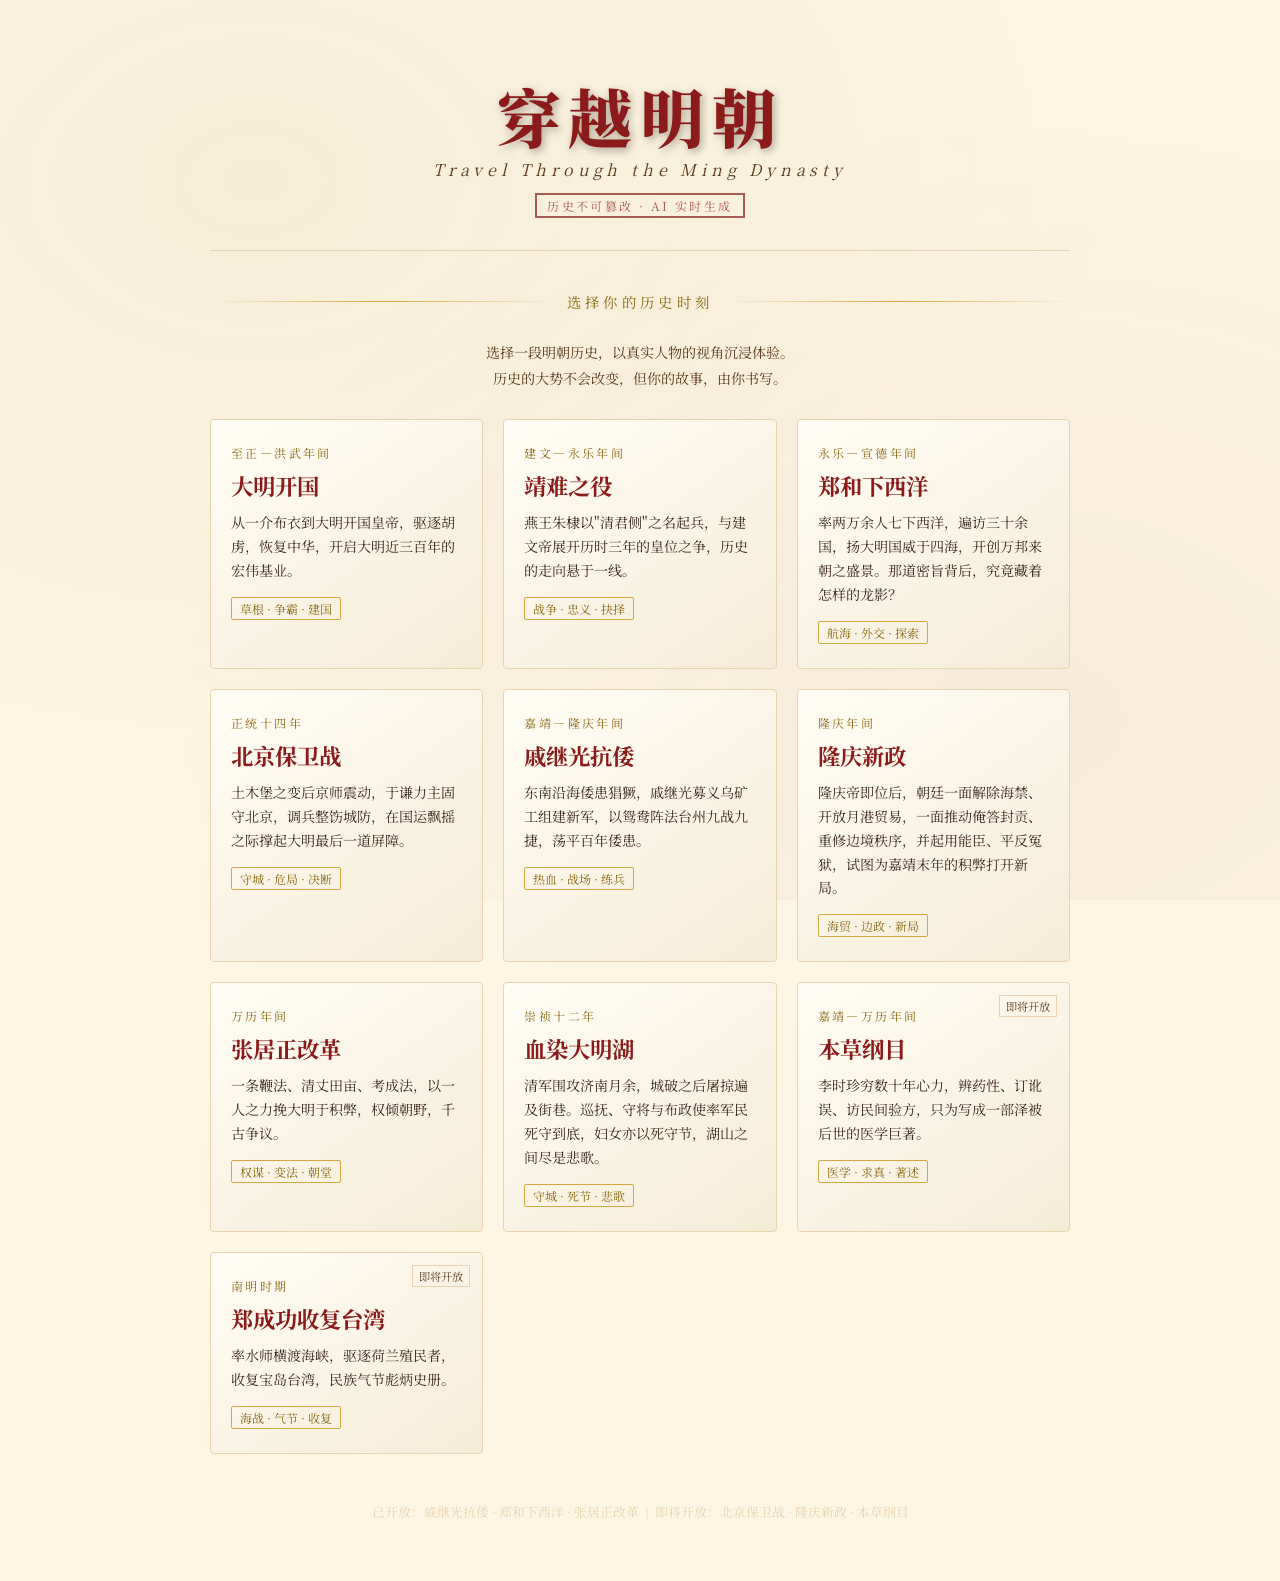
==== commit 08d12ca3: "feat: 新增《血染大明湖》剧本，重构结局匹配算法，并增强名词过滤策略" ====
--- a/index.html
+++ b/index.html
@@ -91,6 +91,14 @@
         available: true
       },
       {
+        id: 'xueran-daminghu',
+        title: '血染大明湖',
+        period: '崇祯十二年',
+        desc: '清军围攻济南月余，城破之后屠掠遍及街巷。巡抚、守将与布政使率军民死守到底，妇女亦以死守节，湖山之间尽是悲歌。',
+        tag: '守城 · 死节 · 悲歌',
+        available: true
+      },
+      {
         id: 'zheng-chenggong',
         title: '郑成功收复台湾',
         period: '南明时期',
@@ -116,7 +124,8 @@
       'beijing-defense',
       'anti-wako',
       'longqing-opening',
-      'zhang-juzheng'
+      'zhang-juzheng',
+      'xueran-daminghu'
     ];
     const availableRank = new Map(availableOrder.map((id, index) => [id, index]));
     const orderedEvents = [
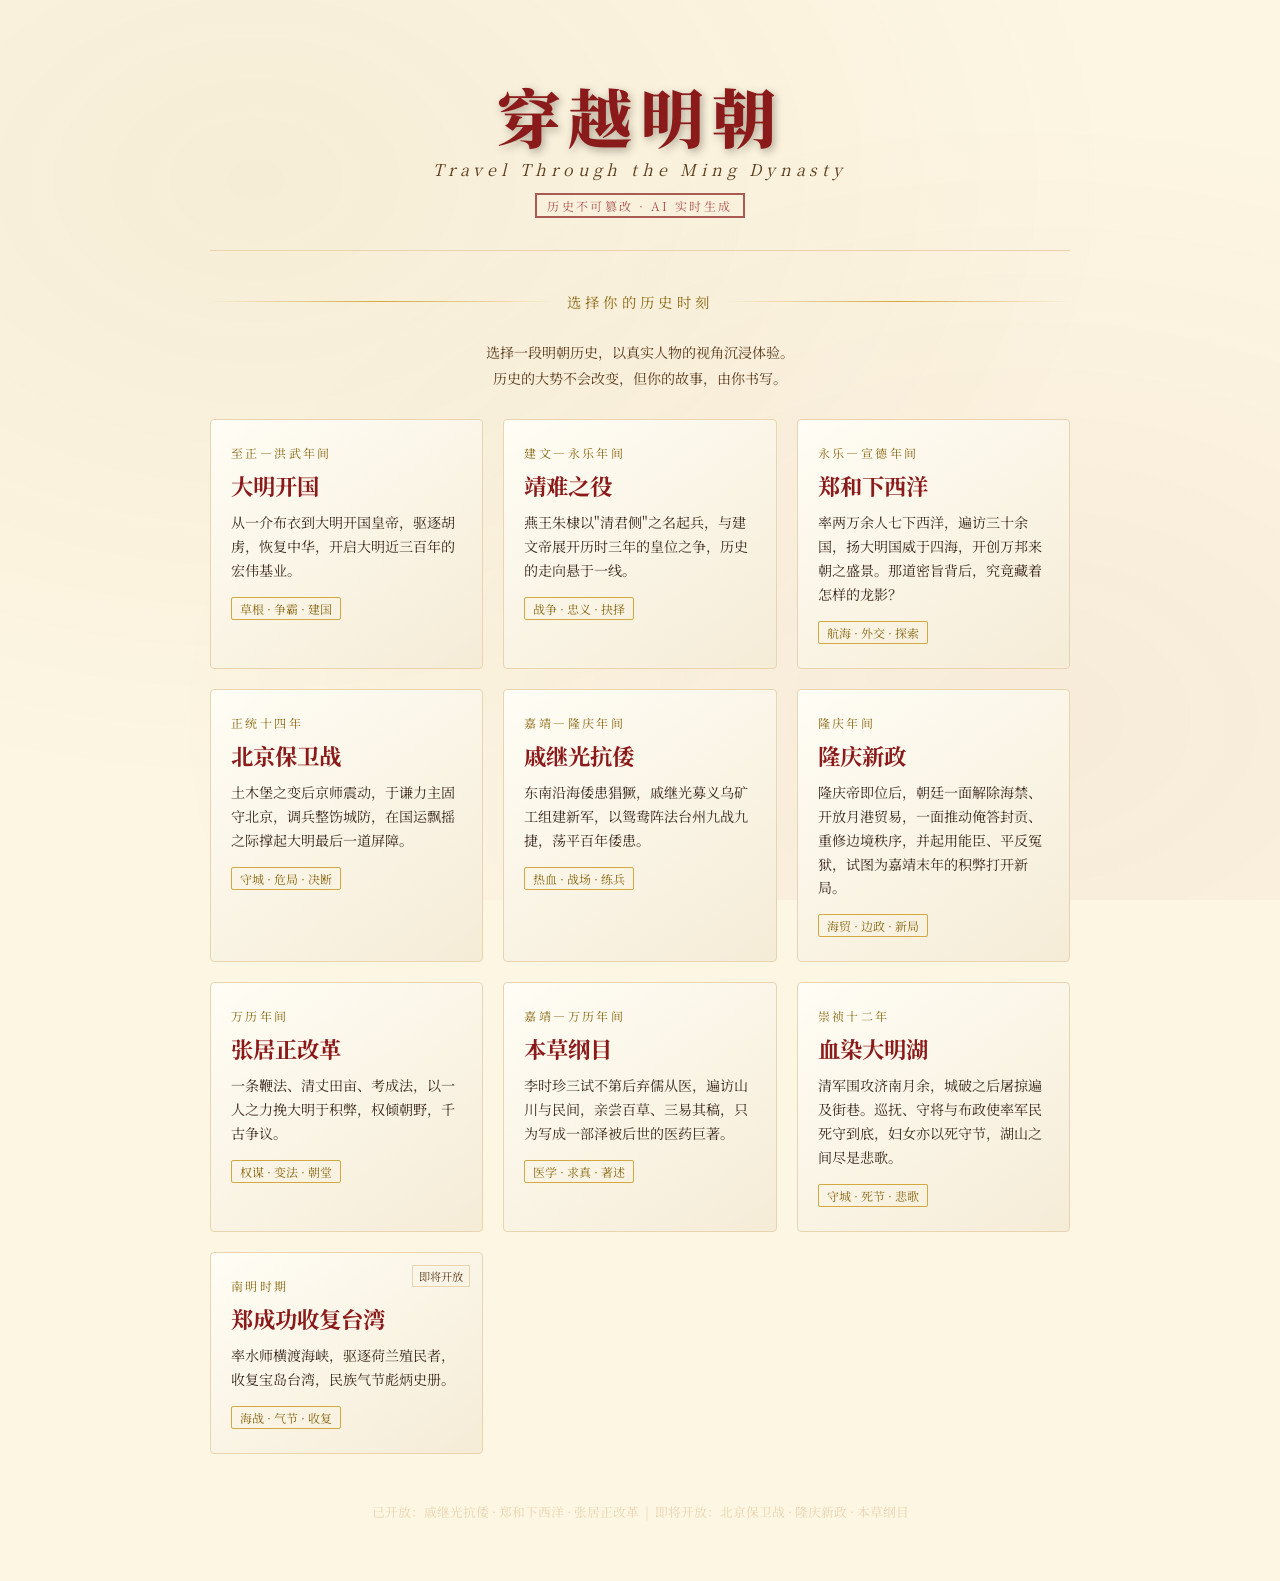
==== commit 20a43531: "feat: 上线《本草纲目》剧本，新增著作与药材名词类别，并优化单角色UI布局" ====
--- a/index.html
+++ b/index.html
@@ -78,9 +78,9 @@
         id: 'compendium-of-materia-medica',
         title: '本草纲目',
         period: '嘉靖—万历年间',
-        desc: '李时珍穷数十年心力，辨药性、订讹误、访民间验方，只为写成一部泽被后世的医学巨著。',
+        desc: '李时珍三试不第后弃儒从医，遍访山川与民间，亲尝百草、三易其稿，只为写成一部泽被后世的医药巨著。',
         tag: '医学 · 求真 · 著述',
-        available: false
+        available: true
       },
       {
         id: 'jingnan',
@@ -125,6 +125,7 @@
       'anti-wako',
       'longqing-opening',
       'zhang-juzheng',
+      'compendium-of-materia-medica',
       'xueran-daminghu'
     ];
     const availableRank = new Map(availableOrder.map((id, index) => [id, index]));
--- a/css/style.css
+++ b/css/style.css
@@ -210,6 +210,10 @@
   grid-template-columns: repeat(4, minmax(0, 1fr));
   gap: 18px;
 }
+.role-grid[data-role-count="1"] {
+  grid-template-columns: minmax(0, 720px);
+  justify-content: center;
+}
 .role-grid[data-role-count="2"] {
   grid-template-columns: repeat(2, minmax(0, 1fr));
 }
@@ -226,9 +230,13 @@
   .role-grid[data-role-count="4"] {
     grid-template-columns: repeat(2, minmax(0, 1fr));
   }
+  .role-grid[data-role-count="1"] {
+    grid-template-columns: minmax(0, 720px);
+  }
 }
 @media (max-width: 640px) {
   .role-grid,
+  .role-grid[data-role-count="1"],
   .role-grid[data-role-count="2"],
   .role-grid[data-role-count="3"],
   .role-grid[data-role-count="4"] {
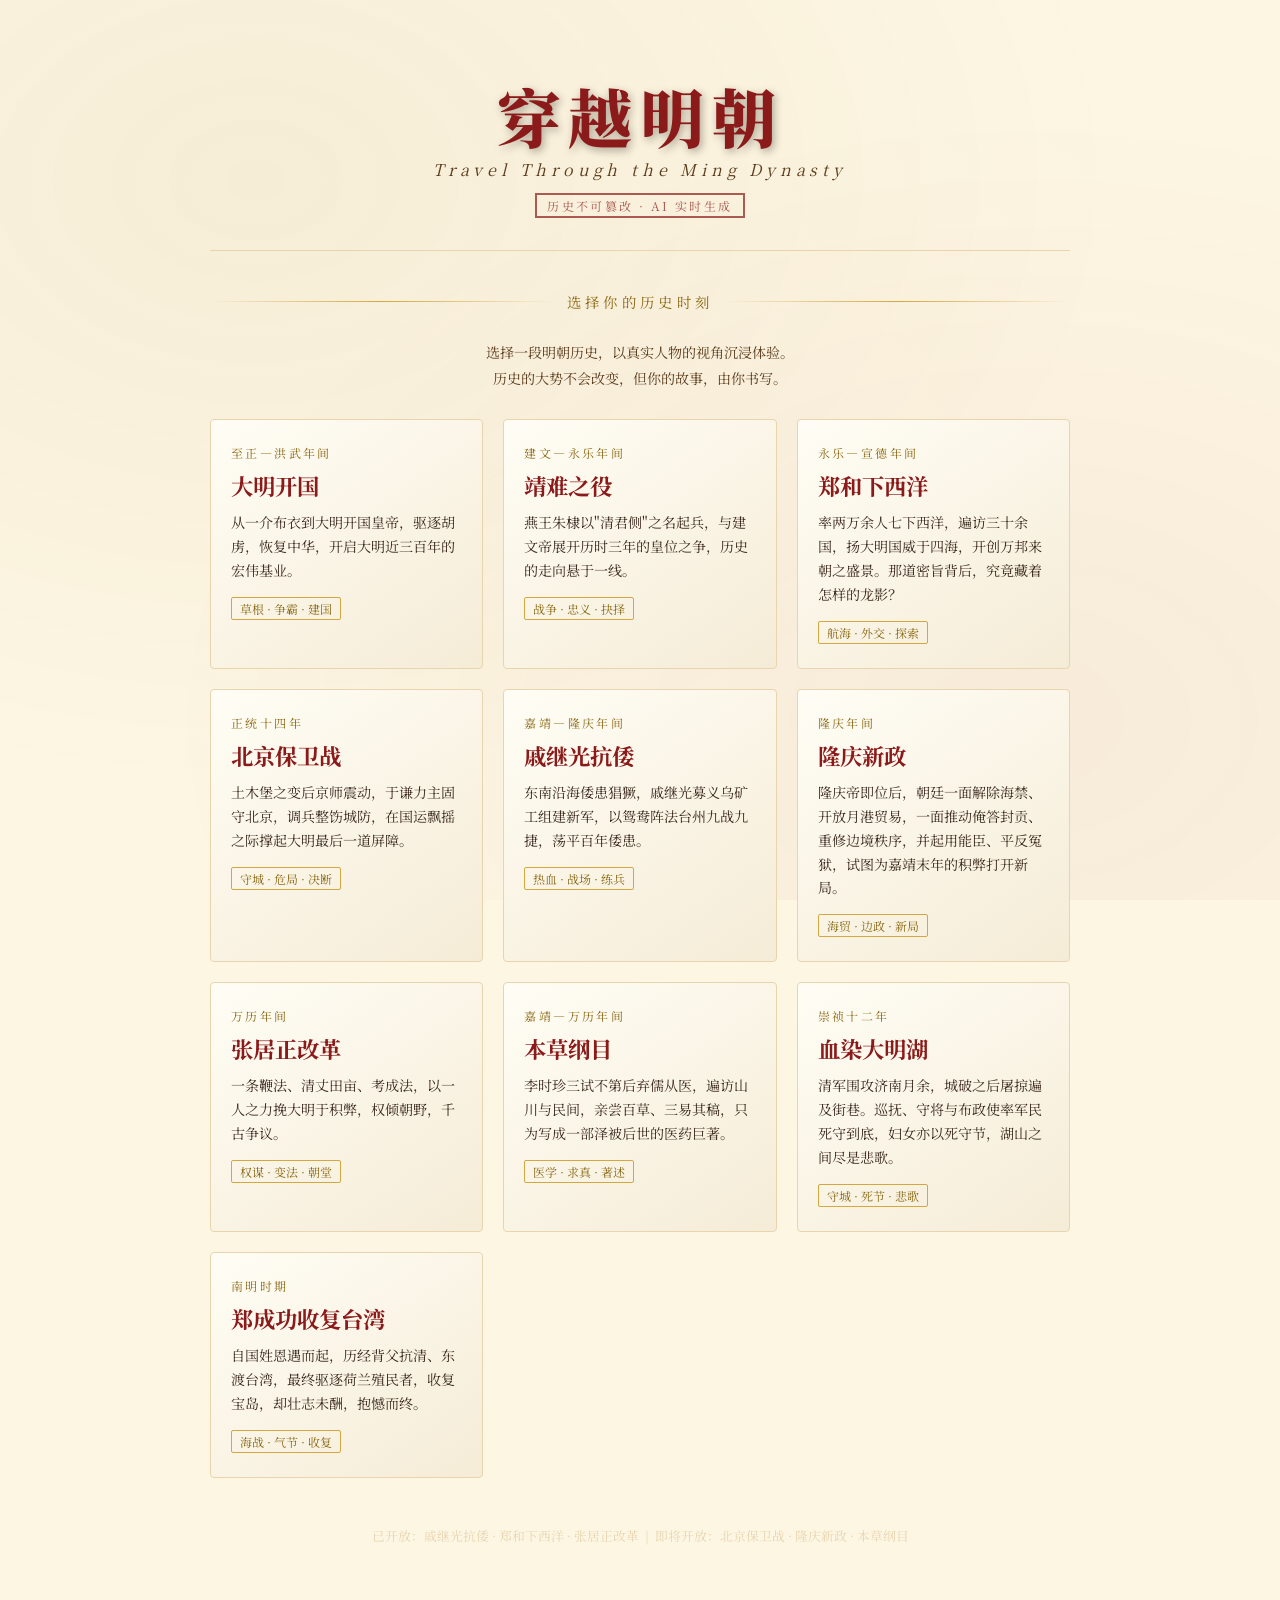
==== commit e0868f96: "feat: 上线《郑成功收复台湾》剧本，引入小贴士聚合逻辑，并深度优化名词标注系统" ====
--- a/index.html
+++ b/index.html
@@ -102,9 +102,9 @@
         id: 'zheng-chenggong',
         title: '郑成功收复台湾',
         period: '南明时期',
-        desc: '率水师横渡海峡，驱逐荷兰殖民者，收复宝岛台湾，民族气节彪炳史册。',
+        desc: '自国姓恩遇而起，历经背父抗清、东渡台湾，最终驱逐荷兰殖民者，收复宝岛，却壮志未酬，抱憾而终。',
         tag: '海战 · 气节 · 收复',
-        available: false
+        available: true
       },
       {
         id: 'founding',
@@ -126,7 +126,8 @@
       'longqing-opening',
       'zhang-juzheng',
       'compendium-of-materia-medica',
-      'xueran-daminghu'
+      'xueran-daminghu',
+      'zheng-chenggong'
     ];
     const availableRank = new Map(availableOrder.map((id, index) => [id, index]));
     const orderedEvents = [
